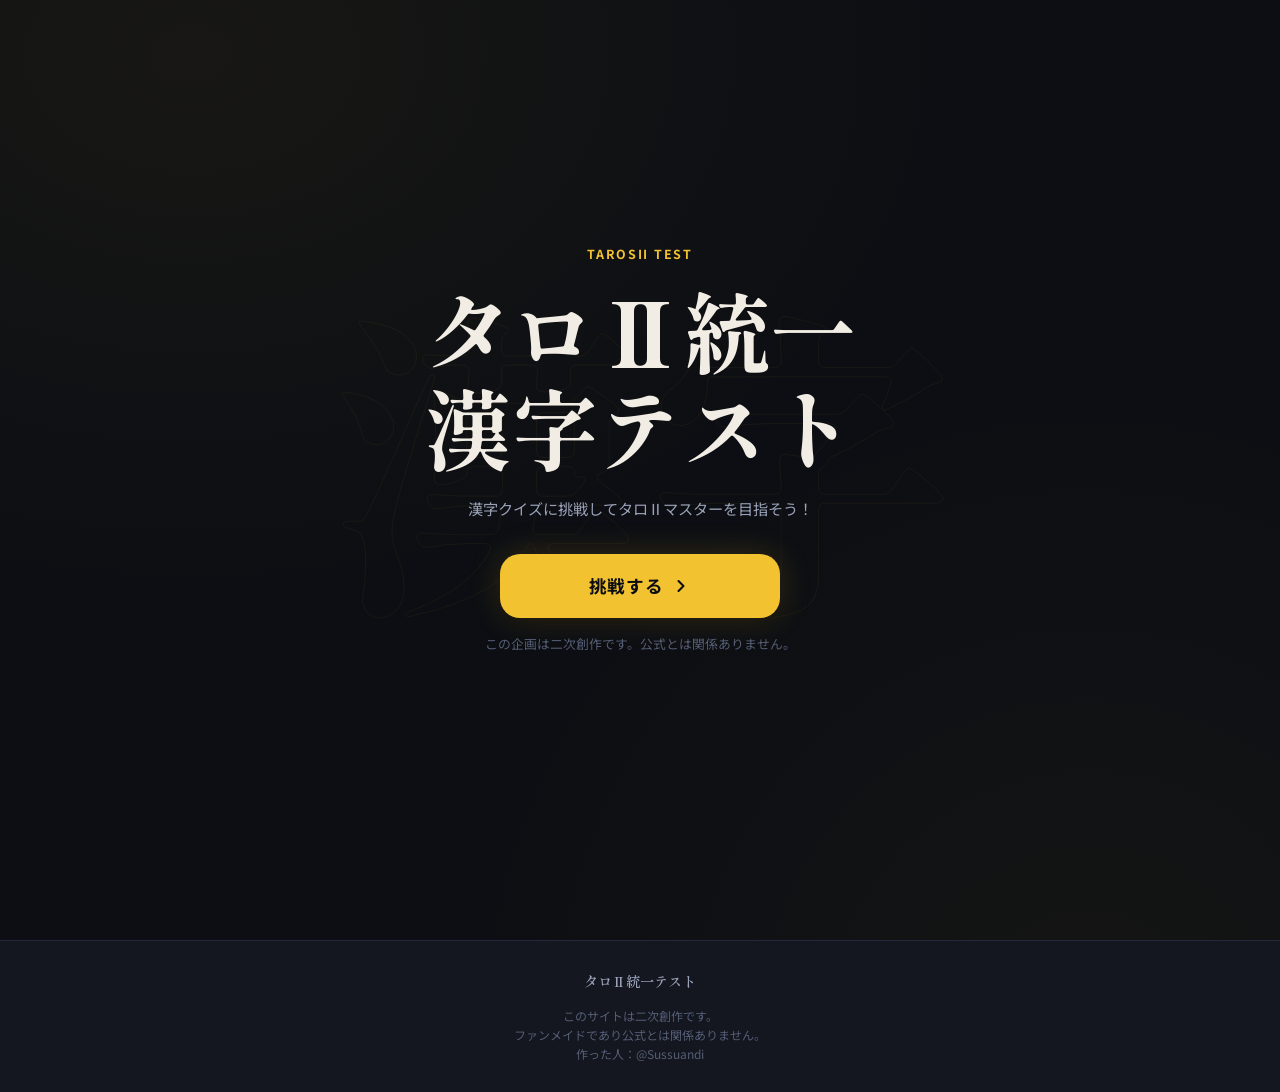
==== index.html @ 19b39450 "機能実装" ====
<!DOCTYPE html>
<html lang="ja">
<head>
  <meta charset="UTF-8">
  <meta name="viewport" content="width=device-width, initial-scale=1.0">
  <meta name="robots" content="noindex , nofollow" />
  <meta name="description" content="読み問題10問・漢字問題5問、全15問の漢字クイズに挑戦しよう！結果をXやBlueskyでシェアできます。">
  <meta property="og:title" content="タロⅡ統一漢字テスト">
  <meta property="og:description" content="全15問の漢字クイズに挑戦！あなたの漢字力を試そう。">
  <meta property="og:type" content="website">
  <title>タロⅡ統一漢字テスト</title>
  <link rel="preconnect" href="https://fonts.googleapis.com">
  <link rel="preconnect" href="https://fonts.gstatic.com" crossorigin>
  <link href="https://fonts.googleapis.com/css2?family=Shippori+Mincho+B1:wght@400;600;800&family=Noto+Sans+JP:wght@300;400;500;700&display=swap" rel="stylesheet">
  <link rel="stylesheet" href="assets/css/style.css">
</head>
<body>

<main class="landing">

  <!-- Decorative background kanji -->
  <div class="landing__bg" aria-hidden="true">
    <span>漢</span><span>字</span>
  </div>

  <div class="landing__inner">

    <p class="landing__eyebrow">TarosII Test</p>

    <h1 class="landing__title">
      <span class="t-main">タロⅡ統一漢字テスト</span>
      
    </h1>

    <p class="landing__desc">
      漢字クイズに挑戦してタロⅡマスターを目指そう！<br>
    </p>



    <div class="landing__cta">
      <a href="quiz.html" class="btn btn--start" role="button">
        挑戦する
        <svg xmlns="http://www.w3.org/2000/svg" width="20" height="20"
          viewBox="0 0 24 24" fill="none" stroke="currentColor"
          stroke-width="2.5" stroke-linecap="round" stroke-linejoin="round"
          aria-hidden="true">
          <polyline points="9 18 15 12 9 6"></polyline>
        </svg>
      </a>
    </div>

    <p class="landing__hint">
      この企画は二次創作です。公式とは関係ありません。
    </p>

  </div>
</main>
<script src="../assets/js/footer.js"></script>
</body>
</html>
---- assets/css/style.css ----
/* =====================================================
   漢字検定ゲーム — Shared Design System
   ===================================================== */

@import url('https://fonts.googleapis.com/css2?family=Shippori+Mincho+B1:wght@400;600;800&family=Noto+Sans+JP:wght@300;400;500;700&display=swap');

/* --- Design Tokens ---------------------------------- */
:root {
  --bg-base:      #0c0e13;
  --bg-surface:   #141620;
  --bg-elevated:  #1c1f2a;
  --bg-hover:     #252836;
  --border:       #252838;
  --border-light: #343750;

  --accent:       #f2c230;
  --accent-hover: #f7d458;
  --accent-dim:   rgba(242, 194, 48, 0.10);
  --accent-glow:  rgba(242, 194, 48, 0.18);

  --text-hi:      #f2ede4;
  --text-mid:     #9aa2b8;
  --text-lo:      #555e74;

  --ok:           #5dba78;
  --ok-dim:       rgba(93, 186, 120, 0.12);
  --ng:           #e87070;
  --ng-dim:       rgba(232, 112, 112, 0.12);

  --radius:       12px;
  --radius-sm:    8px;
  --radius-lg:    20px;
  --shadow:       0 8px 32px rgba(0,0,0,.5);
  --shadow-sm:    0 2px 12px rgba(0,0,0,.3);

  --transition:   0.2s ease;
  --font-display: 'Shippori Mincho B1', serif;
  --font-body:    'Noto Sans JP', sans-serif;
}

/* --- Reset ----------------------------------------- */
*, *::before, *::after { box-sizing: border-box; margin: 0; padding: 0; }
html { scroll-behavior: smooth; -webkit-text-size-adjust: 100%; }
body {
  font-family: var(--font-body);
  background-color: var(--bg-base);
  color: var(--text-hi);
  min-height: 100dvh;
  line-height: 1.6;
  -webkit-font-smoothing: antialiased;
  overflow-x: hidden;
  background-image:
    radial-gradient(ellipse 60% 50% at 15% 5%,  rgba(242,194,48,.05) 0%, transparent 100%),
    radial-gradient(ellipse 50% 60% at 85% 95%, rgba(242,194,48,.04) 0%, transparent 100%);
}
a { text-decoration: none; color: inherit; }
img { display: block; max-width: 100%; }
button { cursor: pointer; border: none; background: none; font-family: inherit; }

/* --- Utilities -------------------------------------- */
.visually-hidden {
  position: absolute; width: 1px; height: 1px;
  padding: 0; margin: -1px; overflow: hidden;
  clip: rect(0,0,0,0); white-space: nowrap; border: 0;
}

/* =====================================================
   COMPONENT: Button
   ===================================================== */
.btn {
  display: inline-flex;
  align-items: center;
  justify-content: center;
  gap: 8px;
  padding: 14px 28px;
  border-radius: var(--radius);
  font-family: var(--font-body);
  font-size: 1rem;
  font-weight: 700;
  letter-spacing: .04em;
  transition: var(--transition);
  cursor: pointer;
}
.btn--primary {
  background: var(--accent);
  color: #0c0e13;
  box-shadow: 0 0 24px var(--accent-glow);
}
.btn--primary:hover {
  background: var(--accent-hover);
  box-shadow: 0 0 36px rgba(242,194,48,.35);
  transform: translateY(-2px);
}
.btn--primary:active { transform: translateY(0); }

.btn--ghost {
  background: var(--bg-elevated);
  color: var(--text-hi);
  border: 1px solid var(--border-light);
}
.btn--ghost:hover {
  border-color: var(--accent);
  color: var(--accent);
  background: var(--accent-dim);
}

/* =====================================================
   COMPONENT: Progress Bar
   ===================================================== */
.progress-wrap {
  display: flex;
  align-items: center;
  gap: 12px;
}
.progress-track {
  flex: 1;
  height: 4px;
  background: var(--bg-elevated);
  border-radius: 999px;
  overflow: hidden;
}
.progress-fill {
  height: 100%;
  background: var(--accent);
  border-radius: 999px;
  transition: width .5s cubic-bezier(.4,0,.2,1);
  box-shadow: 0 0 8px var(--accent-glow);
}
.progress-label {
  font-size: .8rem;
  font-weight: 700;
  color: var(--text-mid);
  white-space: nowrap;
  min-width: 48px;
  text-align: right;
}

/* =====================================================
   COMPONENT: Badge
   ===================================================== */
.badge {
  display: inline-flex;
  align-items: center;
  gap: 4px;
  padding: 4px 10px;
  border-radius: 999px;
  font-size: .75rem;
  font-weight: 700;
  letter-spacing: .06em;
}
.badge--yomi  { background: rgba(80,120,240,.18); color: #809cf0; border: 1px solid rgba(80,120,240,.3); }
.badge--kanji { background: var(--accent-dim);    color: var(--accent); border: 1px solid rgba(242,194,48,.3); }
.badge--rank  { background: var(--bg-elevated); color: var(--accent); border: 1px solid var(--border-light); }

/* =====================================================
   PAGE: Landing
   ===================================================== */
.landing {
  position: relative;
  min-height: 100dvh;
  display: flex;
  flex-direction: column;
  align-items: center;
  justify-content: center;
  padding: 40px 24px;
  overflow: hidden;
}

/* Large decorative background kanji */
.landing__bg {
  position: absolute;
  inset: 0;
  display: flex;
  align-items: center;
  justify-content: center;
  gap: 0.05em;
  pointer-events: none;
  user-select: none;
  overflow: hidden;
}
.landing__bg span {
  font-family: var(--font-display);
  font-size: clamp(18vw, 28vw, 320px);
  font-weight: 800;
  line-height: 1;
  color: transparent;
  -webkit-text-stroke: 1px rgba(242,194,48,.05);
  letter-spacing: -.02em;
}

.landing__inner {
  position: relative;
  z-index: 1;
  display: flex;
  flex-direction: column;
  align-items: center;
  text-align: center;
  max-width: 480px;
  width: 100%;
  gap: 0;
}

.landing__eyebrow {
  font-size: .78rem;
  font-weight: 700;
  letter-spacing: .14em;
  color: var(--accent);
  text-transform: uppercase;
  margin-bottom: 16px;
  opacity: 0;
  animation: fadeUp .6s .1s ease forwards;
}

.landing__title {
  font-family: var(--font-display);
  font-weight: 800;
  line-height: 1.1;
  margin-bottom: 20px;
  opacity: 0;
  animation: fadeUp .6s .2s ease forwards;
}
.landing__title .t-main {
  display: block;
  font-size: clamp(3rem, 14vw, 5.5rem);
  color: var(--text-hi);
  letter-spacing: -.02em;
}
.landing__title .t-sub {
  display: block;
  font-size: clamp(1.3rem, 5vw, 2rem);
  color: var(--text-mid);
  font-weight: 600;
  letter-spacing: .02em;
  margin-top: 4px;
}

.landing__desc {
  font-size: .95rem;
  color: var(--text-mid);
  line-height: 1.8;
  margin-bottom: 32px;
  opacity: 0;
  animation: fadeUp .6s .3s ease forwards;
}

.landing__stats {
  display: flex;
  align-items: center;
  justify-content: center;
  gap: 0;
  margin-bottom: 36px;
  background: var(--bg-surface);
  border: 1px solid var(--border);
  border-radius: var(--radius-lg);
  padding: 20px 32px;
  width: 100%;
  max-width: 320px;
  opacity: 0;
  animation: fadeUp .6s .4s ease forwards;
}
.stat {
  display: flex;
  flex-direction: column;
  align-items: center;
  flex: 1;
}
.stat__num {
  font-family: var(--font-display);
  font-size: 2.4rem;
  font-weight: 800;
  color: var(--accent);
  line-height: 1;
}
.stat__lbl {
  font-size: .78rem;
  color: var(--text-lo);
  margin-top: 4px;
  font-weight: 500;
}
.stat__divider {
  width: 1px;
  height: 40px;
  background: var(--border-light);
}

.landing__cta {
  opacity: 0;
  animation: fadeUp .6s .5s ease forwards;
  width: 100%;
  max-width: 280px;
}
.btn--start {
  width: 100%;
  padding: 18px 32px;
  font-size: 1.1rem;
  border-radius: var(--radius-lg);
  background: var(--accent);
  color: #0c0e13;
  font-weight: 700;
  box-shadow: 0 0 32px var(--accent-glow), 0 4px 16px rgba(0,0,0,.4);
  transition: all var(--transition);
}
.btn--start:hover {
  background: var(--accent-hover);
  box-shadow: 0 0 48px rgba(242,194,48,.4), 0 6px 24px rgba(0,0,0,.4);
  transform: translateY(-3px);
}
.btn--start svg { flex-shrink: 0; }

.landing__hint {
  margin-top: 16px;
  font-size: .8rem;
  color: var(--text-lo);
  opacity: 0;
  animation: fadeUp .6s .6s ease forwards;
}

/* =====================================================
   PAGE: Quiz
   ===================================================== */
.quiz-page {
  min-height: 100dvh;
  display: flex;
  flex-direction: column;
  padding: 0;
}

/* Header */
.quiz-header {
  padding: 16px 20px 12px;
  background: rgba(12,14,19,.85);
  backdrop-filter: blur(8px);
  border-bottom: 1px solid var(--border);
  position: sticky;
  top: 0;
  z-index: 10;
}
.quiz-header__top {
  display: flex;
  align-items: center;
  justify-content: space-between;
  margin-bottom: 10px;
}
.quiz-header__title {
  font-family: var(--font-display);
  font-size: .9rem;
  font-weight: 600;
  color: var(--text-mid);
}

/* Phase image */
.phase-wrap {
  display: flex;
  justify-content: center;
  padding: 24px 20px 0;
}
.phase-img-box {
  width: 120px;
  height: 120px;
  border-radius: var(--radius-lg);
  background: var(--bg-surface);
  border: 1px solid var(--border);
  overflow: hidden;
  position: relative;
  display: flex;
  align-items: center;
  justify-content: center;
  transition: opacity .4s ease;
}
.phase-img-box img {
  width: 100%;
  height: 100%;
  object-fit: cover;
  position: absolute;
  inset: 0;
}
/* placeholder shown when image missing */
.phase-img-box__fallback {
  font-family: var(--font-display);
  font-size: 3rem;
  font-weight: 800;
  color: var(--accent);
  opacity: .35;
  pointer-events: none;
  user-select: none;
}
.phase-img-box.phase--changing { opacity: 0; }

/* Quiz card */
.quiz-main {
  flex: 1;
  padding: 24px 20px 40px;
  max-width: 600px;
  width: 100%;
  margin: 0 auto;
}

.quiz-card {
  transition: opacity .22s ease, transform .22s ease;
}
.quiz-card.is-exiting {
  opacity: 0;
  transform: translateY(-8px);
}
.quiz-card.is-entering {
  animation: cardIn .28s ease forwards;
}
@keyframes cardIn {
  from { opacity: 0; transform: translateY(10px); }
  to   { opacity: 1; transform: translateY(0); }
}

.quiz-type-row {
  display: flex;
  align-items: center;
  gap: 8px;
  margin-bottom: 14px;
}
.quiz-qnum {
  font-size: .8rem;
  font-weight: 700;
  color: var(--text-lo);
}

.quiz-question {
  font-size: .95rem;
  color: var(--text-mid);
  margin-bottom: 10px;
  line-height: 1.7;
}
.quiz-word {
  font-family: var(--font-display);
  font-size: clamp(2.8rem, 12vw, 4.5rem);
  font-weight: 800;
  line-height: 1.1;
  color: var(--text-hi);
  letter-spacing: .04em;
  margin-bottom: 28px;
  position: relative;
  display: inline-block;
}
.quiz-word::after {
  content: '';
  position: absolute;
  bottom: -4px;
  left: 0;
  width: 100%;
  height: 3px;
  background: var(--accent);
  border-radius: 2px;
  box-shadow: 0 0 10px var(--accent-glow);
}

/* Choice buttons */
.choices {
  display: flex;
  flex-direction: column;
  gap: 10px;
}
.choice-btn {
  display: flex;
  align-items: center;
  gap: 14px;
  padding: 15px 18px;
  background: var(--bg-surface);
  border: 1px solid var(--border);
  border-radius: var(--radius);
  color: var(--text-hi);
  font-family: var(--font-body);
  font-size: 1rem;
  font-weight: 500;
  text-align: left;
  transition: all var(--transition);
  cursor: pointer;
  width: 100%;
  -webkit-tap-highlight-color: transparent;
}
.choice-btn:hover:not(:disabled) {
  background: var(--bg-elevated);
  border-color: var(--border-light);
}
.choice-btn:active:not(:disabled) {
  transform: scale(.98);
}
.choice-label {
  width: 28px;
  height: 28px;
  border-radius: 50%;
  background: var(--bg-elevated);
  border: 1px solid var(--border-light);
  display: flex;
  align-items: center;
  justify-content: center;
  font-size: .78rem;
  font-weight: 700;
  color: var(--text-lo);
  flex-shrink: 0;
  transition: var(--transition);
}
.choice-text {
  font-family: var(--font-display);
  font-size: 1.05rem;
  font-weight: 600;
}
/* Selected state */
.choice-btn.is-selected {
  background: var(--accent-dim);
  border-color: var(--accent);
  box-shadow: 0 0 16px var(--accent-glow);
}
.choice-btn.is-selected .choice-label {
  background: var(--accent);
  border-color: var(--accent);
  color: #0c0e13;
}
.choice-btn:disabled { cursor: default; }

/* =====================================================
   PAGE: Result
   ===================================================== */
.result-page {
  min-height: 100dvh;
  padding: 0 0 60px;
}

/* Hero score */
.result-hero {
  background: var(--bg-surface);
  border-bottom: 1px solid var(--border);
  padding: 40px 24px 32px;
  text-align: center;
}
.result-hero__eyebrow {
  font-size: .78rem;
  letter-spacing: .14em;
  font-weight: 700;
  color: var(--accent);
  text-transform: uppercase;
  margin-bottom: 20px;
}
.result-score-display {
  display: flex;
  align-items: baseline;
  justify-content: center;
  gap: 4px;
  margin-bottom: 8px;
}
.score-main {
  font-family: var(--font-display);
  font-size: clamp(4.5rem, 20vw, 7rem);
  font-weight: 800;
  color: var(--accent);
  line-height: 1;
  text-shadow: 0 0 40px var(--accent-glow);
}
.score-denom {
  font-family: var(--font-display);
  font-size: clamp(1.5rem, 6vw, 2.2rem);
  font-weight: 600;
  color: var(--text-mid);
}
.score-pct {
  font-size: .9rem;
  color: var(--text-lo);
  margin-bottom: 0;
}

/* Rank section */
.result-rank {
  max-width: 560px;
  margin: 0 auto;
  padding: 32px 24px;
  display: flex;
  flex-direction: column;
  align-items: center;
  gap: 16px;
  text-align: center;
  border-bottom: 1px solid var(--border);
}
.rank-img-wrap {
  width: 140px;
  height: 140px;
  border-radius: var(--radius-lg);
  background: var(--bg-surface);
  border: 1px solid var(--border-light);
  overflow: hidden;
  display: flex;
  align-items: center;
  justify-content: center;
  flex-shrink: 0;
}
.rank-img-wrap img {
  width: 100%;
  height: 100%;
  object-fit: cover;
}
.rank-img-wrap__fallback {
  font-family: var(--font-display);
  font-size: 3.5rem;
  color: var(--accent);
  opacity: .4;
}
.rank-title {
  font-family: var(--font-display);
  font-size: clamp(1.6rem, 7vw, 2.2rem);
  font-weight: 800;
  color: var(--text-hi);
}
.rank-caption {
  font-size: .95rem;
  color: var(--text-mid);
  line-height: 1.7;
  max-width: 360px;
}

/* Score breakdown */
.result-section {
  max-width: 560px;
  margin: 0 auto;
  padding: 28px 24px;
  border-bottom: 1px solid var(--border);
}
.section-title {
  font-family: var(--font-display);
  font-size: 1rem;
  font-weight: 700;
  color: var(--text-mid);
  letter-spacing: .06em;
  margin-bottom: 20px;
}

.score-bars { display: flex; flex-direction: column; gap: 16px; }
.score-bar-row { display: flex; flex-direction: column; gap: 8px; }
.score-bar-meta {
  display: flex;
  justify-content: space-between;
  align-items: center;
}
.score-bar-label { font-size: .9rem; font-weight: 700; color: var(--text-hi); }
.score-bar-val { font-size: .85rem; font-weight: 700; color: var(--text-mid); }
.score-bar-track {
  height: 10px;
  background: var(--bg-elevated);
  border-radius: 999px;
  overflow: hidden;
}
.score-bar-fill {
  height: 100%;
  border-radius: 999px;
  width: 0;
  transition: width 1.2s cubic-bezier(.4,0,.2,1);
}
.score-bar-fill--yomi  { background: linear-gradient(90deg, #6090f0, #80b8ff); }
.score-bar-fill--kanji { background: linear-gradient(90deg, #e0a020, var(--accent)); }

/* Q&A review */
.review-list { display: flex; flex-direction: column; gap: 12px; }
.review-item {
  background: var(--bg-surface);
  border: 1px solid var(--border);
  border-radius: var(--radius);
  overflow: hidden;
  transition: var(--transition);
}
.review-item.is-correct { border-left: 3px solid var(--ok); }
.review-item.is-wrong   { border-left: 3px solid var(--ng); }

.review-head {
  display: flex;
  align-items: flex-start;
  gap: 12px;
  padding: 14px 16px;
}
.review-verdict {
  width: 26px;
  height: 26px;
  border-radius: 50%;
  display: flex;
  align-items: center;
  justify-content: center;
  font-size: .85rem;
  font-weight: 700;
  flex-shrink: 0;
  margin-top: 1px;
}
.is-correct .review-verdict { background: var(--ok-dim); color: var(--ok); }
.is-wrong   .review-verdict { background: var(--ng-dim); color: var(--ng); }

.review-content { flex: 1; min-width: 0; }
.review-qnum    { font-size: .75rem; color: var(--text-lo); margin-bottom: 2px; font-weight: 600; }
.review-word    { font-family: var(--font-display); font-size: 1.25rem; font-weight: 700; color: var(--text-hi); }

.review-answers {
  padding: 0 16px 12px 54px;
  display: flex;
  flex-direction: column;
  gap: 4px;
}
.review-ans-row { display: flex; gap: 8px; align-items: center; font-size: .85rem; }
.ans-lbl {
  font-size: .72rem;
  font-weight: 700;
  letter-spacing: .04em;
  width: 44px;
  flex-shrink: 0;
  color: var(--text-lo);
}
.ans-val { color: var(--text-hi); font-weight: 500; }
.ans-val--correct { color: var(--ok); font-weight: 700; }
.ans-val--wrong   { color: var(--ng); }

.review-explanation {
  padding: 0 16px 14px 54px;
  font-size: .83rem;
  color: var(--text-mid);
  line-height: 1.75;
  border-top: 1px solid var(--border);
  padding-top: 10px;
  margin-top: 0;
}

/* Share section */
.share-section {
  max-width: 560px;
  margin: 0 auto;
  padding: 28px 24px;
}
.share-title {
  font-family: var(--font-display);
  font-size: 1rem;
  font-weight: 700;
  color: var(--text-mid);
  letter-spacing: .06em;
  margin-bottom: 16px;
}
.share-btns {
  display: flex;
  flex-direction: column;
  gap: 10px;
}
.share-btn {
  display: flex;
  align-items: center;
  justify-content: center;
  gap: 10px;
  padding: 15px 24px;
  border-radius: var(--radius);
  font-size: .95rem;
  font-weight: 700;
  letter-spacing: .03em;
  transition: all var(--transition);
  cursor: pointer;
  border: none;
}
.share-btn--x {
  background: #1a1a1a;
  color: #fff;
  border: 1px solid #333;
}
.share-btn--x:hover {
  background: #111;
  border-color: #555;
  transform: translateY(-2px);
  box-shadow: 0 6px 20px rgba(0,0,0,.4);
}
.share-btn--bsky {
  background: #1a1a1a;
  color: #fff;
  border: 1px solid #333;
}
.share-btn--bsky:hover {
  background: #111;
  transform: translateY(-2px);
  box-shadow: 0 6px 20px rgba(0,0,0,.4);

}

.result-retry {
  text-align: center;
  margin-top: 20px;
}
.btn--retry {
  background: transparent;
  border: 1px solid var(--border-light);
  color: var(--text-mid);
  padding: 12px 28px;
  border-radius: var(--radius);
  font-size: .9rem;
  font-weight: 500;
  transition: var(--transition);
}
.btn--retry:hover {
  border-color: var(--accent);
  color: var(--accent);
  background: var(--accent-dim);
}

/* =====================================================
   Animations
   ===================================================== */
@keyframes fadeUp {
  from { opacity: 0; transform: translateY(14px); }
  to   { opacity: 1; transform: translateY(0); }
}
@keyframes fadeIn {
  from { opacity: 0; }
  to   { opacity: 1; }
}
@keyframes scaleIn {
  from { opacity: 0; transform: scale(.92); }
  to   { opacity: 1; transform: scale(1); }
}

.anim-fade-up  { animation: fadeUp  .6s ease forwards; }
.anim-fade-in  { animation: fadeIn  .4s ease forwards; }
.anim-scale-in { animation: scaleIn .5s ease forwards; }

/* =====================================================
   Responsive: Tablet / Desktop
   ===================================================== */
@media (min-width: 600px) {
  .quiz-main       { padding: 32px 32px 60px; }
  .share-btns      { flex-direction: row; }
  .share-btn       { flex: 1; }

  .result-rank {
    flex-direction: row;
    text-align: left;
    gap: 28px;
  }
  .rank-img-wrap { width: 120px; height: 120px; }
}

@media (min-width: 768px) {
  .choices {
    display: grid;
    grid-template-columns: 1fr 1fr;
  }
}

/* =====================================================
   COMPONENT: Site Footer
   ===================================================== */
.site-footer {
  background: var(--bg-surface);
  border-top: 1px solid var(--border);
  padding: 28px 24px;
  margin-top: 40px;
}
.site-footer__inner {
  max-width: 560px;
  margin: 0 auto;
  display: flex;
  flex-direction: column;
  align-items: center;
  gap: 14px;
  text-align: center;
}
.site-footer__logo {
  display: inline-flex;
  align-items: center;
  gap: 8px;
  text-decoration: none;
  transition: var(--transition);
}
.site-footer__logo:hover { opacity: .75; }
.site-footer__logo-kanji {
  font-family: var(--font-display);
  font-size: 1.4rem;
  font-weight: 800;
  color: var(--accent);
  line-height: 1;
}
.site-footer__logo-text {
  font-family: var(--font-display);
  font-size: .9rem;
  font-weight: 600;
  color: var(--text-mid);
}
.site-footer__nav {
  display: flex;
  align-items: center;
  gap: 8px;
}
.site-footer__link {
  font-size: .82rem;
  font-weight: 600;
  color: var(--text-lo);
  text-decoration: none;
  transition: var(--transition);
  padding: 4px 8px;
  border-radius: var(--radius-sm);
}
.site-footer__link:hover { color: var(--accent); background: var(--accent-dim); }
.site-footer__link--hard:hover { color: #e87070; background: rgba(232,112,112,.10); }
.site-footer__sep { color: var(--text-lo); font-size: .8rem; }
.site-footer__copy {
  font-size: .75rem;
  color: var(--text-lo);
}

/* =====================================================
   COMPONENT: Modal / Confirmation Dialog
   ===================================================== */
.modal-overlay {
  position: fixed;
  inset: 0;
  background: rgba(0,0,0,.72);
  backdrop-filter: blur(4px);
  -webkit-backdrop-filter: blur(4px);
  display: flex;
  align-items: center;
  justify-content: center;
  padding: 24px;
  z-index: 100;
  animation: fadeIn .2s ease;
}
.modal-overlay[hidden] { display: none; }

.modal-card {
  background: var(--bg-elevated);
  border: 1px solid var(--border-light);
  border-radius: var(--radius-lg);
  box-shadow: var(--shadow);
  width: 100%;
  max-width: 360px;
  overflow: hidden;
  animation: scaleIn .24s ease;
}
.confirm-visual {
  padding: 32px 24px 20px;
  display: flex;
  justify-content: center;
  align-items: center;
  min-height: 100px;
}
.confirm-visual img {
  max-width: 100%;
  max-height: 160px;
  object-fit: contain;
  display: block;
}
.confirm-fallback-text {
  font-family: var(--font-display);
  font-size: 1.3rem;
  font-weight: 700;
  color: var(--text-hi);
  text-align: center;
  line-height: 1.5;
}
.confirm-buttons {
  display: flex;
  gap: 0;
  border-top: 1px solid var(--border);
}
.confirm-btn {
  flex: 1;
  padding: 0;
  background: none;
  border: none;
  cursor: pointer;
  display: flex;
  align-items: center;
  justify-content: center;
  min-height: 56px;
  font-family: var(--font-body);
  font-size: 1rem;
  font-weight: 700;
  transition: var(--transition);
  position: relative;
}
.confirm-btn img {
  max-width: 100%;
  max-height: 56px;
  object-fit: contain;
  display: block;
  pointer-events: none;
}
.confirm-btn span {
  padding: 16px 0;
  display: block;
}
.confirm-btn--yes {
  color: var(--ok);
  border-right: 1px solid var(--border);
}
.confirm-btn--yes:hover { background: var(--ok-dim); }
.confirm-btn--no  { color: var(--text-mid); }
.confirm-btn--no:hover  { background: var(--bg-hover); }

/* Hard mode button (result page) */
.hard-mode-entry {
  max-width: 560px;
  margin: 0 auto;
  padding: 24px 24px 0;
  text-align: center;
}
.hard-mode-entry__label {
  font-size: .78rem;
  letter-spacing: .1em;
  color: var(--text-lo);
  margin-bottom: 12px;
  font-weight: 600;
}
.btn--hard {
  display: inline-flex;
  align-items: center;
  justify-content: center;
  gap: 10px;
  padding: 16px 32px;
  background: rgba(232,112,112,.08);
  border: 1px solid rgba(232,112,112,.35);
  border-radius: var(--radius);
  color: #e87070;
  font-family: var(--font-body);
  font-size: 1rem;
  font-weight: 700;
  letter-spacing: .04em;
  cursor: pointer;
  transition: all var(--transition);
  width: 100%;
  max-width: 320px;
}
.btn--hard:hover {
  background: rgba(232,112,112,.16);
  border-color: rgba(232,112,112,.7);
  transform: translateY(-2px);
  box-shadow: 0 6px 20px rgba(232,112,112,.2);
}

:root #hard {
  --bg-base:      #0c0e13;
  --bg-surface:   #141620;
  --bg-elevated:  #1c1f2a;
  --bg-hover:     #252836;
  --border:       #252838;
  --border-light: #343750;

  --accent:       #f23d30;
  --accent-hover: #f7d458;
  --accent-dim:   rgba(242, 194, 48, 0.10);
  --accent-glow:  rgba(242, 194, 48, 0.18);

  --text-hi:      #f2ede4;
  --text-mid:     #9aa2b8;
  --text-lo:      #555e74;

  --ok:           #f23d30;
  --ok-dim:       rgba(180, 180, 180, 0.12);
  --ng:           #797979;
  --ng-dim:       rgba(88, 88, 88, 0.12);

  --radius:       12px;
  --radius-sm:    8px;
  --radius-lg:    20px;
  --shadow:       0 8px 32px rgba(0,0,0,.5);
  --shadow-sm:    0 2px 12px rgba(0,0,0,.3);

  --transition:   0.2s ease;
  --font-display: 'Shippori Mincho B1', serif;
  --font-body:    'Noto Sans JP', sans-serif;
}

#hard {
  .score-bar-fill--yomi  { background: linear-gradient(90deg, #c01d12, #f23d30); }
  .badge--yomi  { background: rgba(211, 17, 17, 0.18); color: #f23d30; border: 1px solid rgba(240, 80, 80, 0.3); }
}
/* word を透明にして背景画像を表示 */
.quiz-word--image {
  color: transparent;
  background-size: contain;
  background-repeat: no-repeat;
  background-position: center;
  min-width: 200px;
  min-height: 80px;
  display: inline-block;
}
.quiz-word--image::after {
  display: none; /* 黄色アンダーラインを非表示 */
}

/* choice を透明にして背景画像を表示 */
.choice-btn--image {
  background-size: cover;
  background-repeat: no-repeat;
  background-position: center;
  min-height: 80px;
  border-color: var(--border-light);
}
.choice-btn--image:hover:not(:disabled) {
  border-color: #e87070;
  background-size: cover;
  background-repeat: no-repeat;
  background-position: center;
}
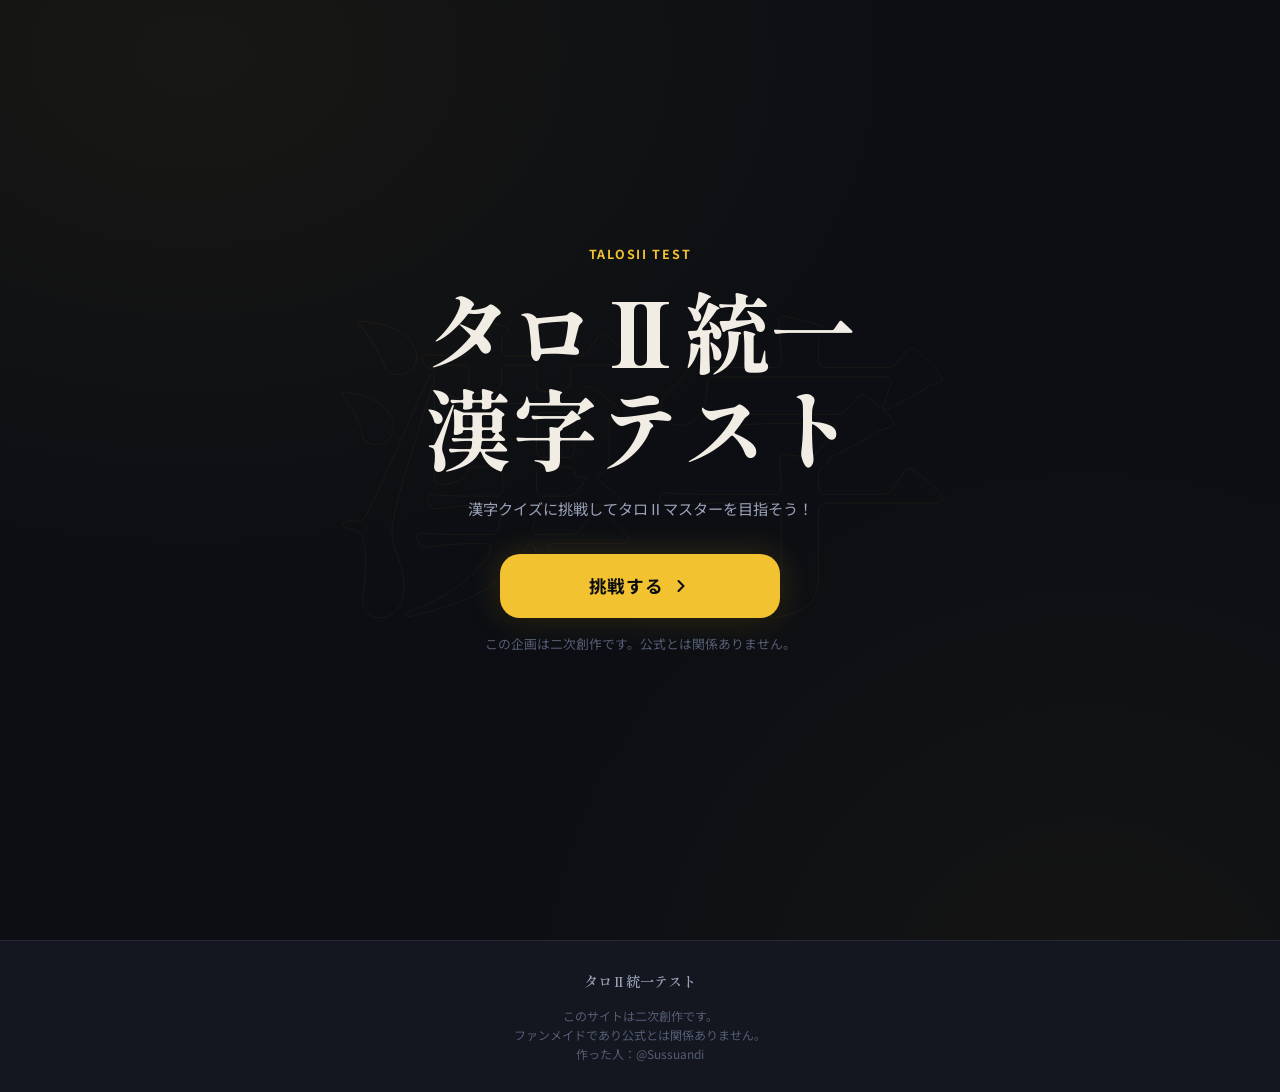
==== commit 358c90f7: "ogp追加" ====
--- a/index.html
+++ b/index.html
@@ -8,6 +8,9 @@
   <meta property="og:title" content="タロⅡ統一漢字テスト">
   <meta property="og:description" content="全15問の漢字クイズに挑戦！あなたの漢字力を試そう。">
   <meta property="og:type" content="website">
+  <!-- <meta property="og:url" content="ページのURL"/> -->
+  <meta property="og:site_name" content="タロⅡ統一漢字テスト"/>
+  <meta property="og:image" content="assets/images/ogp.png"/>
   <title>タロⅡ統一漢字テスト</title>
   <link rel="preconnect" href="https://fonts.googleapis.com">
   <link rel="preconnect" href="https://fonts.gstatic.com" crossorigin>
@@ -25,7 +28,7 @@
 
   <div class="landing__inner">
 
-    <p class="landing__eyebrow">TarosII Test</p>
+    <p class="landing__eyebrow">TalosII Test</p>
 
     <h1 class="landing__title">
       <span class="t-main">タロⅡ統一漢字テスト</span>
--- a/assets/css/style.css
+++ b/assets/css/style.css
@@ -580,9 +580,9 @@
 .rank-img-wrap {
   width: 140px;
   height: 140px;
-  border-radius: var(--radius-lg);
+  /* border-radius: var(--radius-lg);
   background: var(--bg-surface);
-  border: 1px solid var(--border-light);
+  border: 1px solid var(--border-light); */
   overflow: hidden;
   display: flex;
   align-items: center;
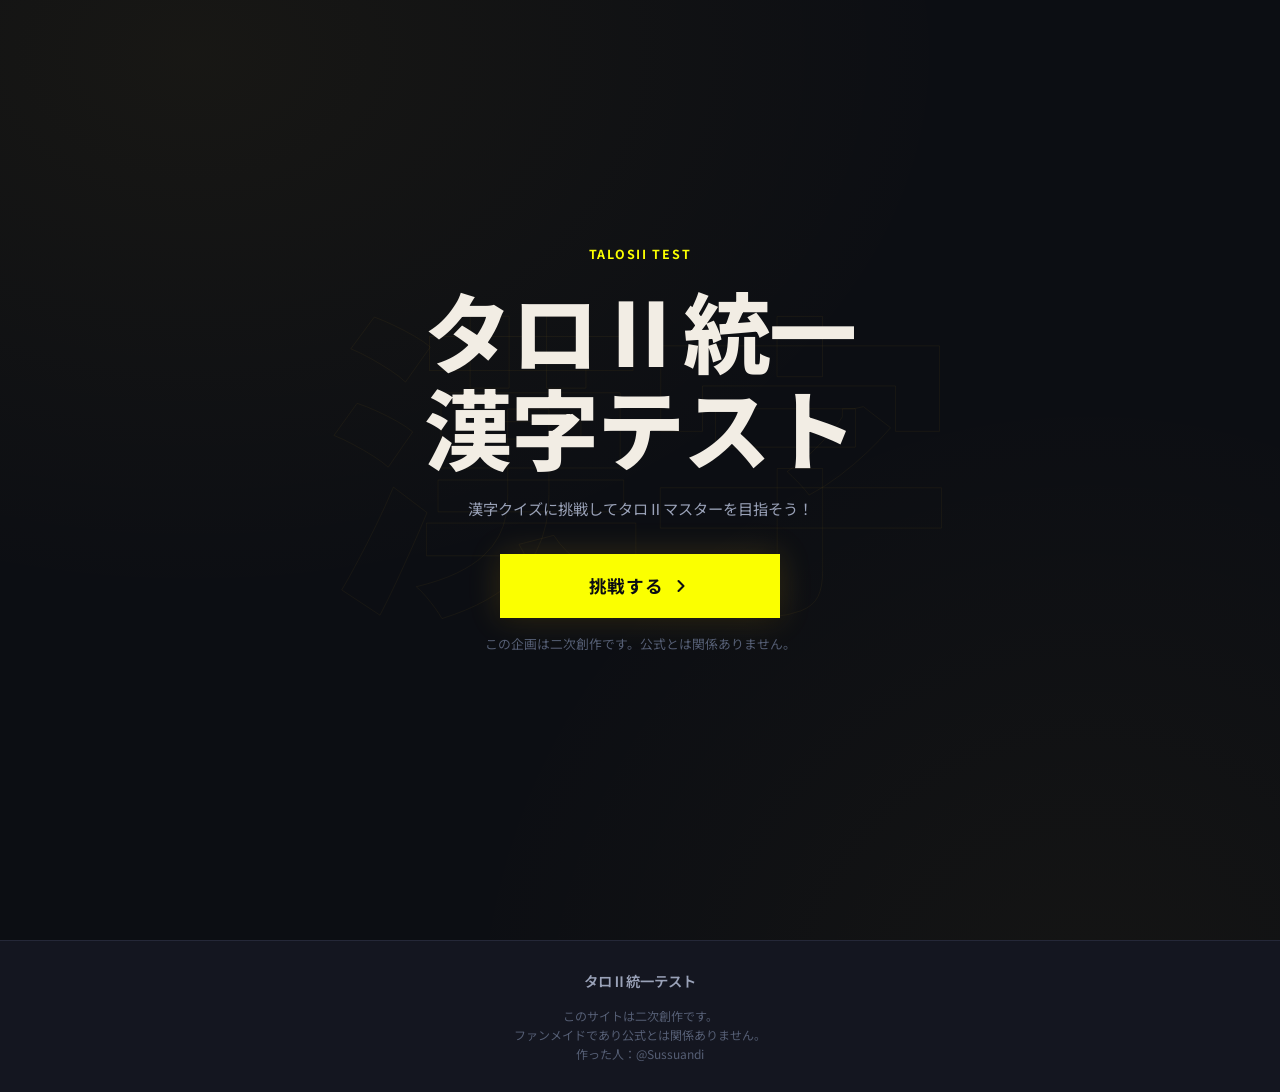
==== commit 1d476460: "UI調整" ====
--- a/index.html
+++ b/index.html
@@ -1,6 +1,15 @@
 <!DOCTYPE html>
 <html lang="ja">
 <head>
+  <!-- Google tag (gtag.js) -->
+<script async src="https://www.googletagmanager.com/gtag/js?id=G-0Z82JJ4JBD"></script>
+<script>
+  window.dataLayer = window.dataLayer || [];
+  function gtag(){dataLayer.push(arguments);}
+  gtag('js', new Date());
+
+  gtag('config', 'G-0Z82JJ4JBD');
+</script>
   <meta charset="UTF-8">
   <meta name="viewport" content="width=device-width, initial-scale=1.0">
   <meta name="robots" content="noindex , nofollow" />
@@ -8,15 +17,79 @@
   <meta property="og:title" content="タロⅡ統一漢字テスト">
   <meta property="og:description" content="全15問の漢字クイズに挑戦！あなたの漢字力を試そう。">
   <meta property="og:type" content="website">
-  <!-- <meta property="og:url" content="ページのURL"/> -->
+  <meta property="og:url" content="https://talosii-toitsu-test.pages.dev"/>
   <meta property="og:site_name" content="タロⅡ統一漢字テスト"/>
-  <meta property="og:image" content="assets/images/ogp.png"/>
+  <meta property="og:image" content="https://talosii-toitsu-test.pages.dev/assets/images/ogp.png"/>
   <title>タロⅡ統一漢字テスト</title>
   <link rel="preconnect" href="https://fonts.googleapis.com">
   <link rel="preconnect" href="https://fonts.gstatic.com" crossorigin>
   <link href="https://fonts.googleapis.com/css2?family=Shippori+Mincho+B1:wght@400;600;800&family=Noto+Sans+JP:wght@300;400;500;700&display=swap" rel="stylesheet">
   <link rel="stylesheet" href="assets/css/style.css">
 </head>
+
+<!--      `       `     `       `       `  `  `               `  `
+   `     `             `      `             `  `  `  `         `  `  `  `  `  `  `  `  `  `  `  `
+                `                `
+            `             `                             `
+   `   `           `  `     `      `  `  `      `.,        `
+          `    `               `            `  .MMMN,         `  `  `  `  `  `  `  `  `  `  `  `
+     `       `           `                   .MMMMMMMN,  `
+  `               `        `      `   `  ` .MMMMMMMMMMMN,   `                                     `
+                     `        `          .dMMMMMMMMMMMMMMN,
+     `  `    `          `          `   .dMMMMMMMMDTMMMMMMMMN,   `  `  `  `  `  `  `  `  `  `  `
+                `  `       `         .dMMMMMMMMD    TMMMMMMMMN,                                  `
+   `       `                  `    .JMMMMMMMMD`       TMMMMMMMMN,
+                                 .JMMMMMMMM@`           TMMMMMMMMm,
+     `  `    `    `  `  `  `   .JMMMMMMMM@`               TMMMMMMMMm,  `  `  `  `  `  `  `  `  `
+   `                         .(MMMMMMMM@!                  .TMMMMMMMMm.
+               `           ..MMMMMMMMB!                      .TMMMMMMMMm.
+         `  `     `       .MMMMMMMM#'             `            .TMMMMMMMMa.                     `
+   `  `              `  .MMMMMMMM#^            `     `  `        .WMMMMMMMMa.  `  `  `  `  `
+               `      .MMMMMMMM#^        `  `                      ,WMMMMMMMMe.               `
+             `      .MMMMMMMM#^                            `         ,WMMMMMMMMa
+  `  `   `        .MMMMMMMMM^         `          `  `    `             ,HMMMMMMMMx               `
+                .MMMMMMMMM=        `     `    `               `          (MMMMMMMMN,  `  `  `
+            ` .MMMMMMMMM=                              `    `     `        /MMMMMMMMN,
+   `  `  `  .MMMMMMMMM3               `    `                                 ?MMMMMMMMN,       `
+          .MMMMMMMMM"       `  `  `      `      `  `     `           `         ?MMMMMMMMN,
+          ?MMMMMMMMN,                                 `     `   `       `      .MMMMMMMMM"  `    `
+  `  `      ?MMMMMMMMN,            `  `      `                     `         .MMMMMMMMM"
+              ?MMMMMMMMN,                                                  .MMMMMMMMM"
+                7MMMMMMMMN,                        `                     .dMMMMMMMMD           `
+          `       TMMMMMMMMN,                                          .dMMMMMMMMD
+                    TMMMMMMMMN,                                      .dMMMMMMMMD
+                      TMMMMMMMMN,            `                     .+MMMMMMMMD`
+                        TMMMMMMMMm,                             `.JMMMMMMMM@`
+       `                  TMMMMMMMMm,              `           .JMMMMMMMM@`                    `
+              `            .TMMMMMMMMm.                      .(MMMMMMMM@!
+                             .TMMMMMMMMm.    `            `..MMMMMMMMB!
+          `                    .WMMMMMMMMa.             ` .MMMMMMMM#'
+                                 .WMMMMMMMMa.           .MMMMMMMM#^
+       `                           ,WMMMMMMMMe.    `  .MMMMMMMM#^                              `
+              `                      ,HMMMMMMMMa    .MMMMMMMM#^
+                                       -HMMMMMMMMx.MMMMMMMMM=
+                                         (MMMMMMMMMMMMMMMM=
+                                           /MMMMMMMMMMMM=                                      `
+          `                                  ?MMMMMMMM"                     `
+       `      `                                ?MMMM"
+                                                 ?"
+                                                                                               `
+
+                                                                            `
+          `                                  `
+       `      `                                                                                `
+
+
+                                             `                              `
+
+
+
+
+
+
+                                             
+
+問題を解くのにソースを見る必要はないのよ。                                             -->
 <body>
 
 <main class="landing">
--- a/assets/css/style.css
+++ b/assets/css/style.css
@@ -1,6 +1,3 @@
-/* =====================================================
-   漢字検定ゲーム — Shared Design System
-   ===================================================== */
 
 @import url('https://fonts.googleapis.com/css2?family=Shippori+Mincho+B1:wght@400;600;800&family=Noto+Sans+JP:wght@300;400;500;700&display=swap');
 
@@ -13,8 +10,8 @@
   --border:       #252838;
   --border-light: #343750;
 
-  --accent:       #f2c230;
-  --accent-hover: #f7d458;
+  --accent:       #fbff00;
+  --accent-hover: #e9d730;
   --accent-dim:   rgba(242, 194, 48, 0.10);
   --accent-glow:  rgba(242, 194, 48, 0.18);
 
@@ -22,19 +19,19 @@
   --text-mid:     #9aa2b8;
   --text-lo:      #555e74;
 
-  --ok:           #5dba78;
+  --ok:           #00ffbf;
   --ok-dim:       rgba(93, 186, 120, 0.12);
-  --ng:           #e87070;
+  --ng:           #ff00dd;
   --ng-dim:       rgba(232, 112, 112, 0.12);
 
-  --radius:       12px;
-  --radius-sm:    8px;
-  --radius-lg:    20px;
+  --radius:       0px;
+  --radius-sm:    0px;
+  --radius-lg:    0px;
   --shadow:       0 8px 32px rgba(0,0,0,.5);
   --shadow-sm:    0 2px 12px rgba(0,0,0,.3);
 
   --transition:   0.2s ease;
-  --font-display: 'Shippori Mincho B1', serif;
+  /* --font-display: 'Shippori Mincho B1', serif; */
   --font-body:    'Noto Sans JP', sans-serif;
 }
 
@@ -114,15 +111,15 @@
 }
 .progress-track {
   flex: 1;
-  height: 4px;
+  height: 2px;
   background: var(--bg-elevated);
-  border-radius: 999px;
+
   overflow: hidden;
 }
 .progress-fill {
   height: 100%;
   background: var(--accent);
-  border-radius: 999px;
+
   transition: width .5s cubic-bezier(.4,0,.2,1);
   box-shadow: 0 0 8px var(--accent-glow);
 }
@@ -143,12 +140,12 @@
   align-items: center;
   gap: 4px;
   padding: 4px 10px;
-  border-radius: 999px;
+  /* border-radius: 999px; */
   font-size: .75rem;
   font-weight: 700;
   letter-spacing: .06em;
 }
-.badge--yomi  { background: rgba(80,120,240,.18); color: #809cf0; border: 1px solid rgba(80,120,240,.3); }
+.badge--yomi  { background: rgba(80,120,240,.18); color: #00ffbf; border: 1px solid rgba(80, 208, 240, 0.3); }
 .badge--kanji { background: var(--accent-dim);    color: var(--accent); border: 1px solid rgba(242,194,48,.3); }
 .badge--rank  { background: var(--bg-elevated); color: var(--accent); border: 1px solid var(--border-light); }
 
@@ -352,14 +349,16 @@
 .phase-wrap {
   display: flex;
   justify-content: center;
-  padding: 24px 20px 0;
+  /* padding: 24px 20px 0; */
 }
 .phase-img-box {
-  width: 120px;
-  height: 120px;
-  border-radius: var(--radius-lg);
+  width: 100%;
+  max-width: 400px;
+  height: 100vw;
+  max-height: 400px;
+  /* border-radius: var(--radius-lg);
   background: var(--bg-surface);
-  border: 1px solid var(--border);
+  border: 1px solid var(--border); */
   overflow: hidden;
   position: relative;
   display: flex;
@@ -388,7 +387,7 @@
 
 /* Quiz card */
 .quiz-main {
-  flex: 1;
+  /* flex: 1; */
   padding: 24px 20px 40px;
   max-width: 600px;
   width: 100%;
@@ -430,7 +429,7 @@
 }
 .quiz-word {
   font-family: var(--font-display);
-  font-size: clamp(2.8rem, 12vw, 4.5rem);
+  font-size: clamp(2.8rem, 9vw, 4rem);
   font-weight: 800;
   line-height: 1.1;
   color: var(--text-hi);
@@ -498,9 +497,9 @@
   transition: var(--transition);
 }
 .choice-text {
-  font-family: var(--font-display);
+  /* font-family: var(--font-display); */
   font-size: 1.05rem;
-  font-weight: 600;
+  font-weight: 500;
 }
 /* Selected state */
 .choice-btn.is-selected {
@@ -525,7 +524,7 @@
 
 /* Hero score */
 .result-hero {
-  background: var(--bg-surface);
+  background:var(--accent); 
   border-bottom: 1px solid var(--border);
   padding: 40px 24px 32px;
   text-align: center;
@@ -534,7 +533,7 @@
   font-size: .78rem;
   letter-spacing: .14em;
   font-weight: 700;
-  color: var(--accent);
+  color: var(--bg-surface);
   text-transform: uppercase;
   margin-bottom: 20px;
 }
@@ -549,7 +548,7 @@
   font-family: var(--font-display);
   font-size: clamp(4.5rem, 20vw, 7rem);
   font-weight: 800;
-  color: var(--accent);
+  color: var(--bg-surface);
   line-height: 1;
   text-shadow: 0 0 40px var(--accent-glow);
 }
@@ -639,19 +638,18 @@
 .score-bar-label { font-size: .9rem; font-weight: 700; color: var(--text-hi); }
 .score-bar-val { font-size: .85rem; font-weight: 700; color: var(--text-mid); }
 .score-bar-track {
-  height: 10px;
+  height: 3px;
   background: var(--bg-elevated);
-  border-radius: 999px;
+
   overflow: hidden;
 }
 .score-bar-fill {
   height: 100%;
-  border-radius: 999px;
   width: 0;
   transition: width 1.2s cubic-bezier(.4,0,.2,1);
 }
-.score-bar-fill--yomi  { background: linear-gradient(90deg, #6090f0, #80b8ff); }
-.score-bar-fill--kanji { background: linear-gradient(90deg, #e0a020, var(--accent)); }
+.score-bar-fill--yomi  { background: linear-gradient(90deg, #60ebf0, #00ffbf); }
+.score-bar-fill--kanji { background: linear-gradient(90deg, #e0cd20, var(--accent)); }
 
 /* Q&A review */
 .review-list { display: flex; flex-direction: column; gap: 12px; }
@@ -990,10 +988,12 @@
 
 /* Hard mode button (result page) */
 .hard-mode-entry {
-  max-width: 560px;
+  max-width: 100%;
   margin: 0 auto;
-  padding: 24px 24px 0;
+  /* padding: 24px 24px 0; */
   text-align: center;
+  margin-bottom: -120px;
+  margin-top: 200px;
 }
 .hard-mode-entry__label {
   font-size: .78rem;
@@ -1003,7 +1003,7 @@
   font-weight: 600;
 }
 .btn--hard {
-  display: inline-flex;
+  /* display: inline-flex;
   align-items: center;
   justify-content: center;
   gap: 10px;
@@ -1019,27 +1019,22 @@
   cursor: pointer;
   transition: all var(--transition);
   width: 100%;
-  max-width: 320px;
+  max-width: 320px; */
+  transition: all var(--transition);
+  width: 100vw;
+  
 }
 .btn--hard:hover {
-  background: rgba(232,112,112,.16);
-  border-color: rgba(232,112,112,.7);
-  transform: translateY(-2px);
-  box-shadow: 0 6px 20px rgba(232,112,112,.2);
+  background: rgba(130, 112, 232, 0.021);
+
 }
 
 :root #hard {
   --bg-base:      #0c0e13;
-  --bg-surface:   #141620;
-  --bg-elevated:  #1c1f2a;
-  --bg-hover:     #252836;
-  --border:       #252838;
-  --border-light: #343750;
+
 
   --accent:       #f23d30;
-  --accent-hover: #f7d458;
-  --accent-dim:   rgba(242, 194, 48, 0.10);
-  --accent-glow:  rgba(242, 194, 48, 0.18);
+  --accent-hover: #f75858;
 
   --text-hi:      #f2ede4;
   --text-mid:     #9aa2b8;
@@ -1050,20 +1045,17 @@
   --ng:           #797979;
   --ng-dim:       rgba(88, 88, 88, 0.12);
 
-  --radius:       12px;
-  --radius-sm:    8px;
-  --radius-lg:    20px;
-  --shadow:       0 8px 32px rgba(0,0,0,.5);
-  --shadow-sm:    0 2px 12px rgba(0,0,0,.3);
-
-  --transition:   0.2s ease;
   --font-display: 'Shippori Mincho B1', serif;
-  --font-body:    'Noto Sans JP', sans-serif;
-}
-
+
+}
 #hard {
   .score-bar-fill--yomi  { background: linear-gradient(90deg, #c01d12, #f23d30); }
   .badge--yomi  { background: rgba(211, 17, 17, 0.18); color: #f23d30; border: 1px solid rgba(240, 80, 80, 0.3); }
+  .phase-img-box {
+  width: 100%;
+  max-width: 400px;
+  height: 80px;
+}
 }
 /* word を透明にして背景画像を表示 */
 .quiz-word--image {
@@ -1092,4 +1084,5 @@
   background-size: cover;
   background-repeat: no-repeat;
   background-position: center;
-}+}
+
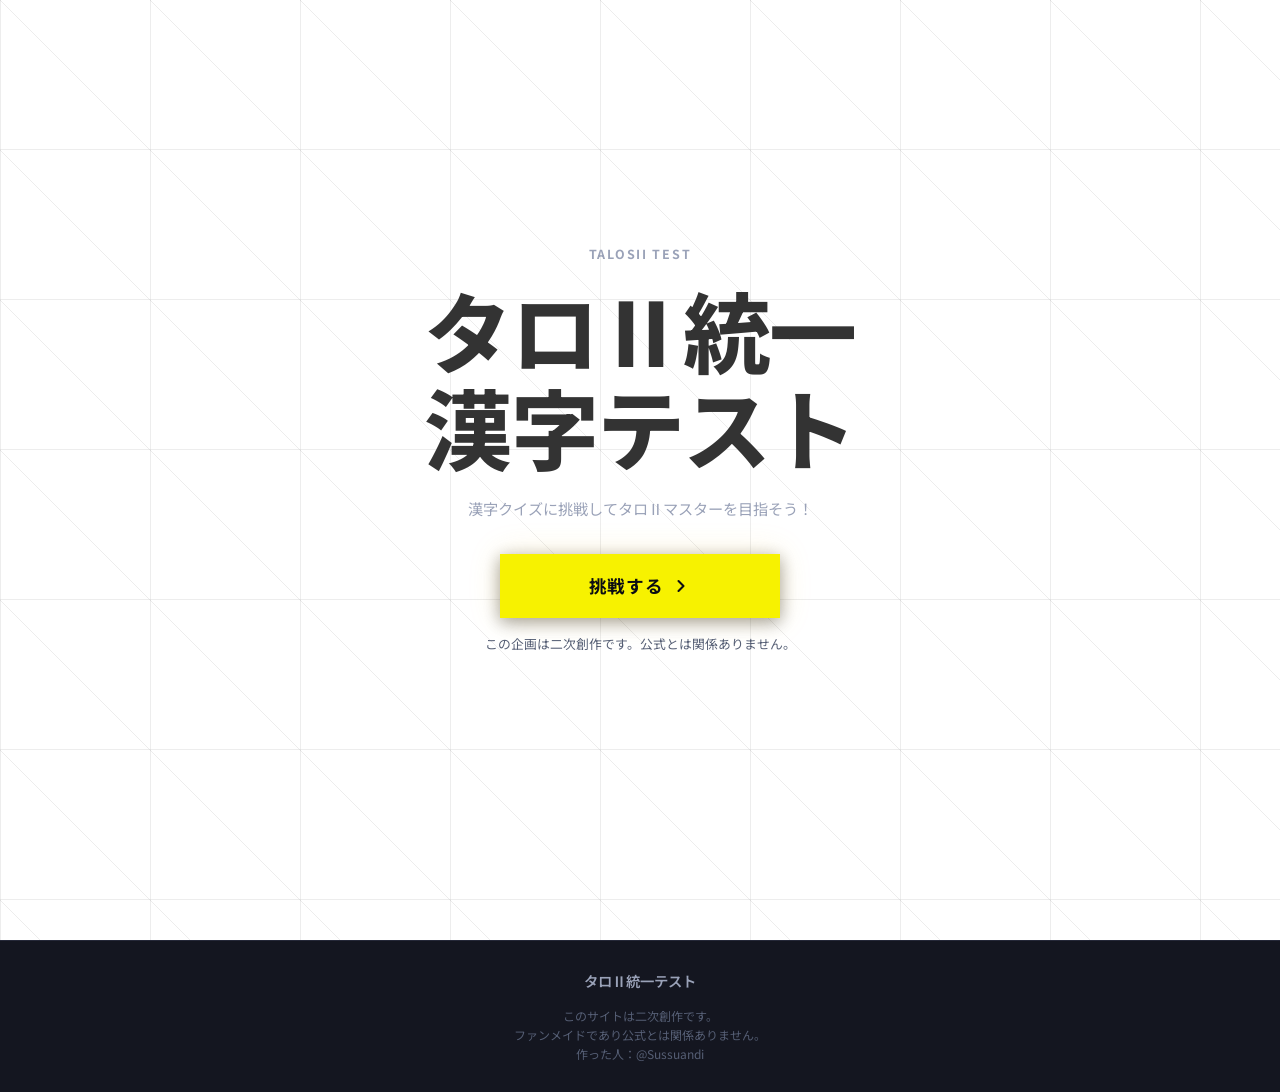
==== commit ac100361: "表をライトモードに変更" ====
--- a/index.html
+++ b/index.html
@@ -13,13 +13,14 @@
   <meta charset="UTF-8">
   <meta name="viewport" content="width=device-width, initial-scale=1.0">
   <meta name="robots" content="noindex , nofollow" />
-  <meta name="description" content="読み問題10問・漢字問題5問、全15問の漢字クイズに挑戦しよう！結果をXやBlueskyでシェアできます。">
-  <meta property="og:title" content="タロⅡ統一漢字テスト">
-  <meta property="og:description" content="全15問の漢字クイズに挑戦！あなたの漢字力を試そう。">
+  <meta name="description" content="全15問の漢字クイズに挑戦！あなたの漢字力を試そう。">
+  <meta property="og:title" content="タロⅡ統一テスト">
+  <meta property="og:description" content="クイズに挑戦して称号をゲットしよう！">
   <meta property="og:type" content="website">
   <meta property="og:url" content="https://talosii-toitsu-test.pages.dev"/>
-  <meta property="og:site_name" content="タロⅡ統一漢字テスト"/>
+  <meta property="og:site_name" content="タロⅡ統一テスト"/>
   <meta property="og:image" content="https://talosii-toitsu-test.pages.dev/assets/images/ogp.png"/>
+  <meta name="twitter:card" content="summary_large_image">
   <title>タロⅡ統一漢字テスト</title>
   <link rel="preconnect" href="https://fonts.googleapis.com">
   <link rel="preconnect" href="https://fonts.gstatic.com" crossorigin>
@@ -75,29 +76,19 @@
                                                  ?"
                                                                                                `
 
-                                                                            `
-          `                                  `
-       `      `                                                                                `
+                  `
 
-
-                                             `                              `
+問題を解くのにソースを見る必要はないのよ。                                             -->
 
 
 
 
-
-
-                                             
-
-問題を解くのにソースを見る必要はないのよ。                                             -->
 <body>
 
 <main class="landing">
 
   <!-- Decorative background kanji -->
-  <div class="landing__bg" aria-hidden="true">
-    <span>漢</span><span>字</span>
-  </div>
+
 
   <div class="landing__inner">
 
--- a/assets/css/style.css
+++ b/assets/css/style.css
@@ -3,23 +3,23 @@
 
 /* --- Design Tokens ---------------------------------- */
 :root {
-  --bg-base:      #0c0e13;
+  --bg-base:      #ffffff;
   --bg-surface:   #141620;
   --bg-elevated:  #1c1f2a;
   --bg-hover:     #252836;
   --border:       #252838;
   --border-light: #343750;
 
-  --accent:       #fbff00;
+  --accent:       #f7f200;
   --accent-hover: #e9d730;
   --accent-dim:   rgba(242, 194, 48, 0.10);
   --accent-glow:  rgba(242, 194, 48, 0.18);
 
-  --text-hi:      #f2ede4;
+  --text-hi:      #333333;
   --text-mid:     #9aa2b8;
   --text-lo:      #555e74;
 
-  --ok:           #00ffbf;
+  --ok:           #00e4ab;
   --ok-dim:       rgba(93, 186, 120, 0.12);
   --ng:           #ff00dd;
   --ng-dim:       rgba(232, 112, 112, 0.12);
@@ -41,15 +41,22 @@
 body {
   font-family: var(--font-body);
   background-color: var(--bg-base);
+  background-image: url(../images/bg.png);
   color: var(--text-hi);
   min-height: 100dvh;
   line-height: 1.6;
   -webkit-font-smoothing: antialiased;
   overflow-x: hidden;
-  background-image:
+  /* background-image:
     radial-gradient(ellipse 60% 50% at 15% 5%,  rgba(242,194,48,.05) 0%, transparent 100%),
     radial-gradient(ellipse 50% 60% at 85% 95%, rgba(242,194,48,.04) 0%, transparent 100%);
-}
+ */}
+ #result{
+  background-color: #3b3e45;
+  .rank-title , .review-word{
+    color: #fff;
+  }
+ }
 a { text-decoration: none; color: inherit; }
 img { display: block; max-width: 100%; }
 button { cursor: pointer; border: none; background: none; font-family: inherit; }
@@ -112,11 +119,25 @@
 .progress-track {
   flex: 1;
   height: 2px;
+  background: #b6b6b6;
+
+  overflow: hidden;
+}
+.progress-fill {
+  height: 100%;
+  background: #4d4d4d;
+
+  transition: width .5s cubic-bezier(.4,0,.2,1);
+  box-shadow: 0 0 8px var(--accent-glow);
+}
+#hard .progress-track {
+  flex: 1;
+  height: 2px;
   background: var(--bg-elevated);
 
   overflow: hidden;
 }
-.progress-fill {
+#hard .progress-fill {
   height: 100%;
   background: var(--accent);
 
@@ -145,8 +166,8 @@
   font-weight: 700;
   letter-spacing: .06em;
 }
-.badge--yomi  { background: rgba(80,120,240,.18); color: #00ffbf; border: 1px solid rgba(80, 208, 240, 0.3); }
-.badge--kanji { background: var(--accent-dim);    color: var(--accent); border: 1px solid rgba(242,194,48,.3); }
+.badge--yomi  { background: rgba(20, 20, 20, 0.623); color: #00ffbf; border: 1px solid rgba(80, 208, 240, 0.3); }
+.badge--kanji { background: rgba(20, 20, 20, 0.623);    color: var(--accent); border: 1px solid rgba(242,194,48,.3); }
 .badge--rank  { background: var(--bg-elevated); color: var(--accent); border: 1px solid var(--border-light); }
 
 /* =====================================================
@@ -201,7 +222,7 @@
   font-size: .78rem;
   font-weight: 700;
   letter-spacing: .14em;
-  color: var(--accent);
+  color: var(--text-mid);
   text-transform: uppercase;
   margin-bottom: 16px;
   opacity: 0;
@@ -324,6 +345,15 @@
 
 /* Header */
 .quiz-header {
+  padding: 16px 20px 12px;
+  background: var(--accent);
+  backdrop-filter: blur(8px);
+  border-bottom: 15px solid #d6d6d6;
+  position: sticky;
+  top: 0;
+  z-index: 10;
+}
+#hard .quiz-header {
   padding: 16px 20px 12px;
   background: rgba(12,14,19,.85);
   backdrop-filter: blur(8px);
@@ -339,6 +369,12 @@
   margin-bottom: 10px;
 }
 .quiz-header__title {
+  font-family: var(--font-display);
+  font-size: .9rem;
+  font-weight: 600;
+  color: var(--text-hi);
+}
+#hard .quiz-header__title {
   font-family: var(--font-display);
   font-size: .9rem;
   font-weight: 600;
@@ -461,7 +497,7 @@
   align-items: center;
   gap: 14px;
   padding: 15px 18px;
-  background: var(--bg-surface);
+  background: var(--bg-base);
   border: 1px solid var(--border);
   border-radius: var(--radius);
   color: var(--text-hi);
@@ -474,14 +510,37 @@
   width: 100%;
   -webkit-tap-highlight-color: transparent;
 }
+
+#hard .choice-btn {
+
+  background: rgb(20, 22, 32);
+background-repeat: no-repeat;
+background-size: cover;
+background-position: center;
+}
 .choice-btn:hover:not(:disabled) {
-  background: var(--bg-elevated);
+  background: var(--accent);
   border-color: var(--border-light);
 }
 .choice-btn:active:not(:disabled) {
   transform: scale(.98);
 }
 .choice-label {
+  width: 28px;
+  height: 28px;
+  border-radius: 50%;
+  background: var(--accent);
+  border: 1px solid var(--border-light);
+  display: flex;
+  align-items: center;
+  justify-content: center;
+  font-size: .78rem;
+  font-weight: 700;
+  color: var(--text-lo);
+  flex-shrink: 0;
+  transition: var(--transition);
+}
+#hard .choice-label {
   width: 28px;
   height: 28px;
   border-radius: 50%;
@@ -503,13 +562,13 @@
 }
 /* Selected state */
 .choice-btn.is-selected {
-  background: var(--accent-dim);
-  border-color: var(--accent);
+  background: var(--accent);
+  /* border-color: var(--accent); */
   box-shadow: 0 0 16px var(--accent-glow);
 }
 .choice-btn.is-selected .choice-label {
   background: var(--accent);
-  border-color: var(--accent);
+  /* border-color: var(--accent); */
   color: #0c0e13;
 }
 .choice-btn:disabled { cursor: default; }
@@ -660,8 +719,8 @@
   overflow: hidden;
   transition: var(--transition);
 }
-.review-item.is-correct { border-left: 3px solid var(--ok); }
-.review-item.is-wrong   { border-left: 3px solid var(--ng); }
+.review-item.is-correct { border-left: 2px solid var(--ok); }
+.review-item.is-wrong   { border-left: 2px solid var(--ng); }
 
 .review-head {
   display: flex;
@@ -778,7 +837,7 @@
   margin-top: 20px;
 }
 .btn--retry {
-  background: transparent;
+  background: #1a1a1a;
   border: 1px solid var(--border-light);
   color: var(--text-mid);
   padding: 12px 28px;
@@ -993,7 +1052,7 @@
   /* padding: 24px 24px 0; */
   text-align: center;
   margin-bottom: -120px;
-  margin-top: 200px;
+  margin-top: 120px;
 }
 .hard-mode-entry__label {
   font-size: .78rem;
@@ -1074,15 +1133,9 @@
 /* choice を透明にして背景画像を表示 */
 .choice-btn--image {
   background-size: cover;
-  background-repeat: no-repeat;
+  background-repeat: no-repeat ;
   background-position: center;
   min-height: 80px;
   border-color: var(--border-light);
 }
-.choice-btn--image:hover:not(:disabled) {
-  border-color: #e87070;
-  background-size: cover;
-  background-repeat: no-repeat;
-  background-position: center;
-}
-
+
